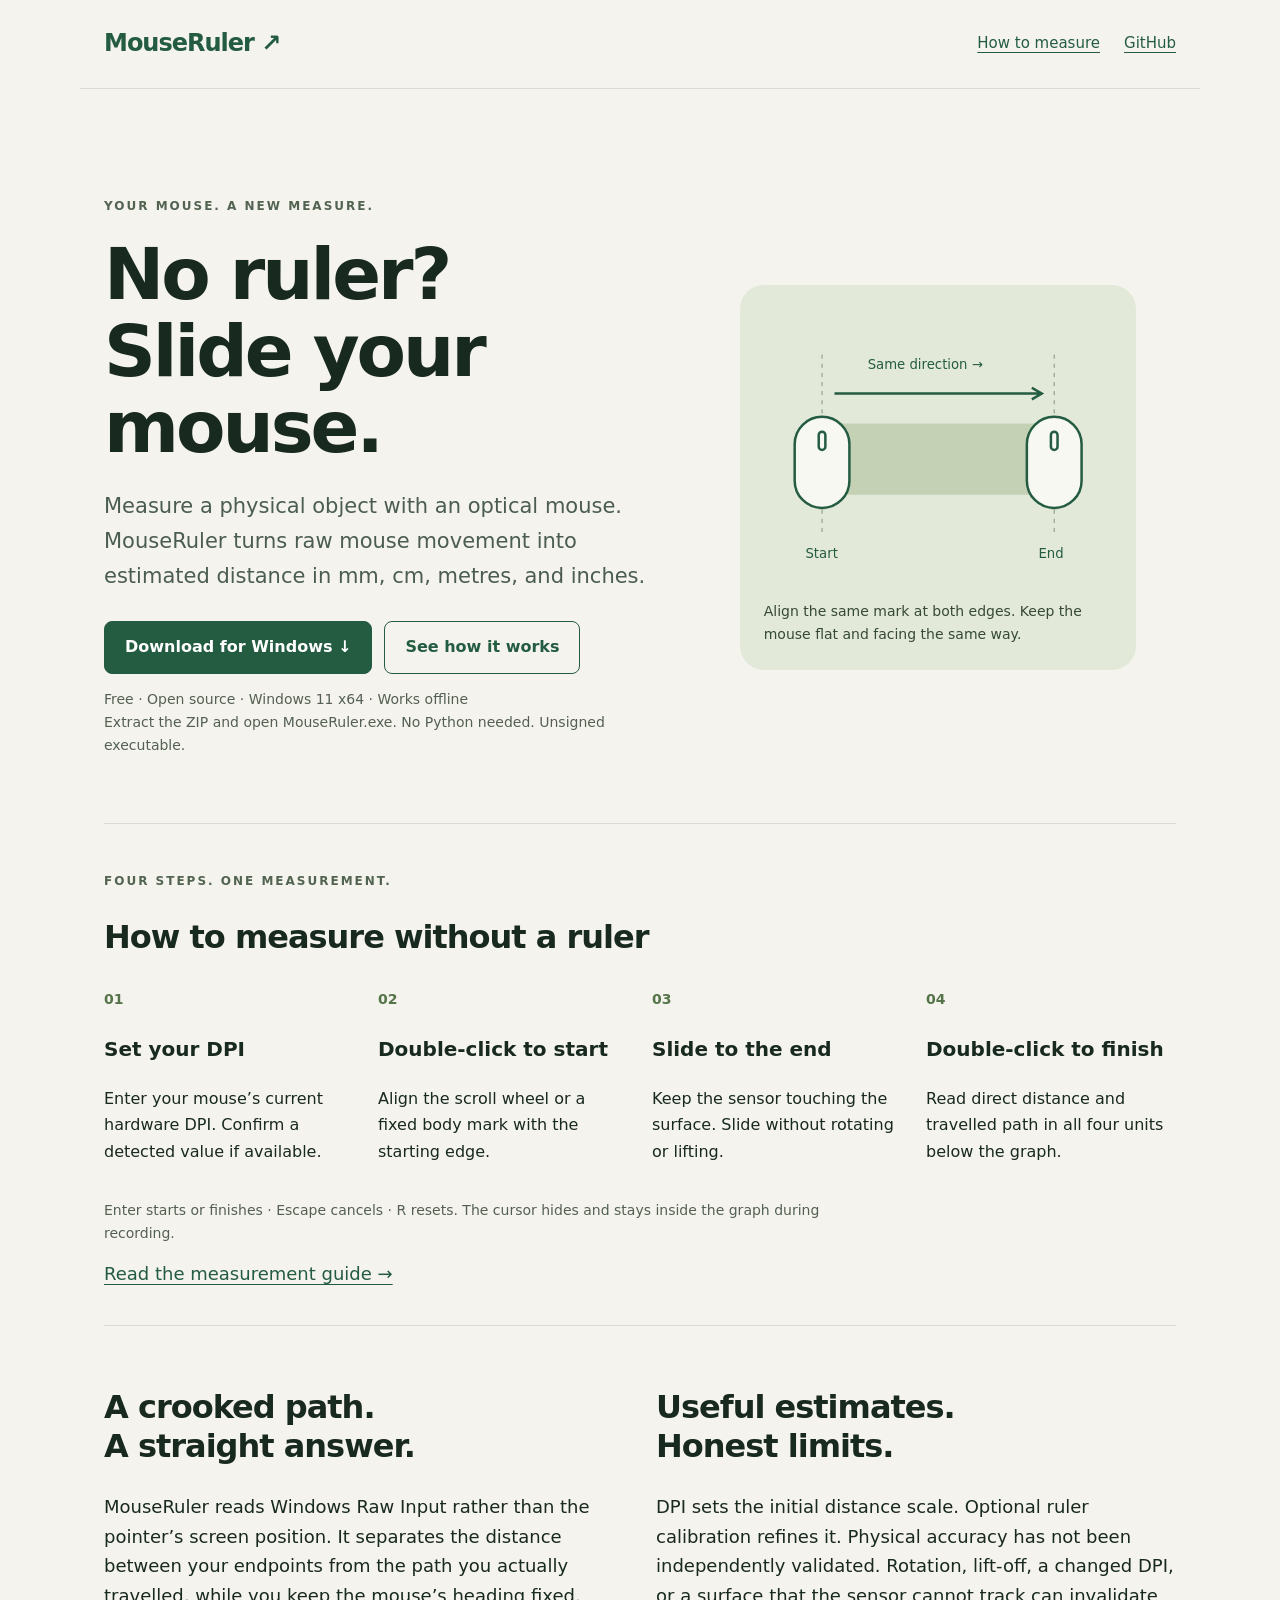
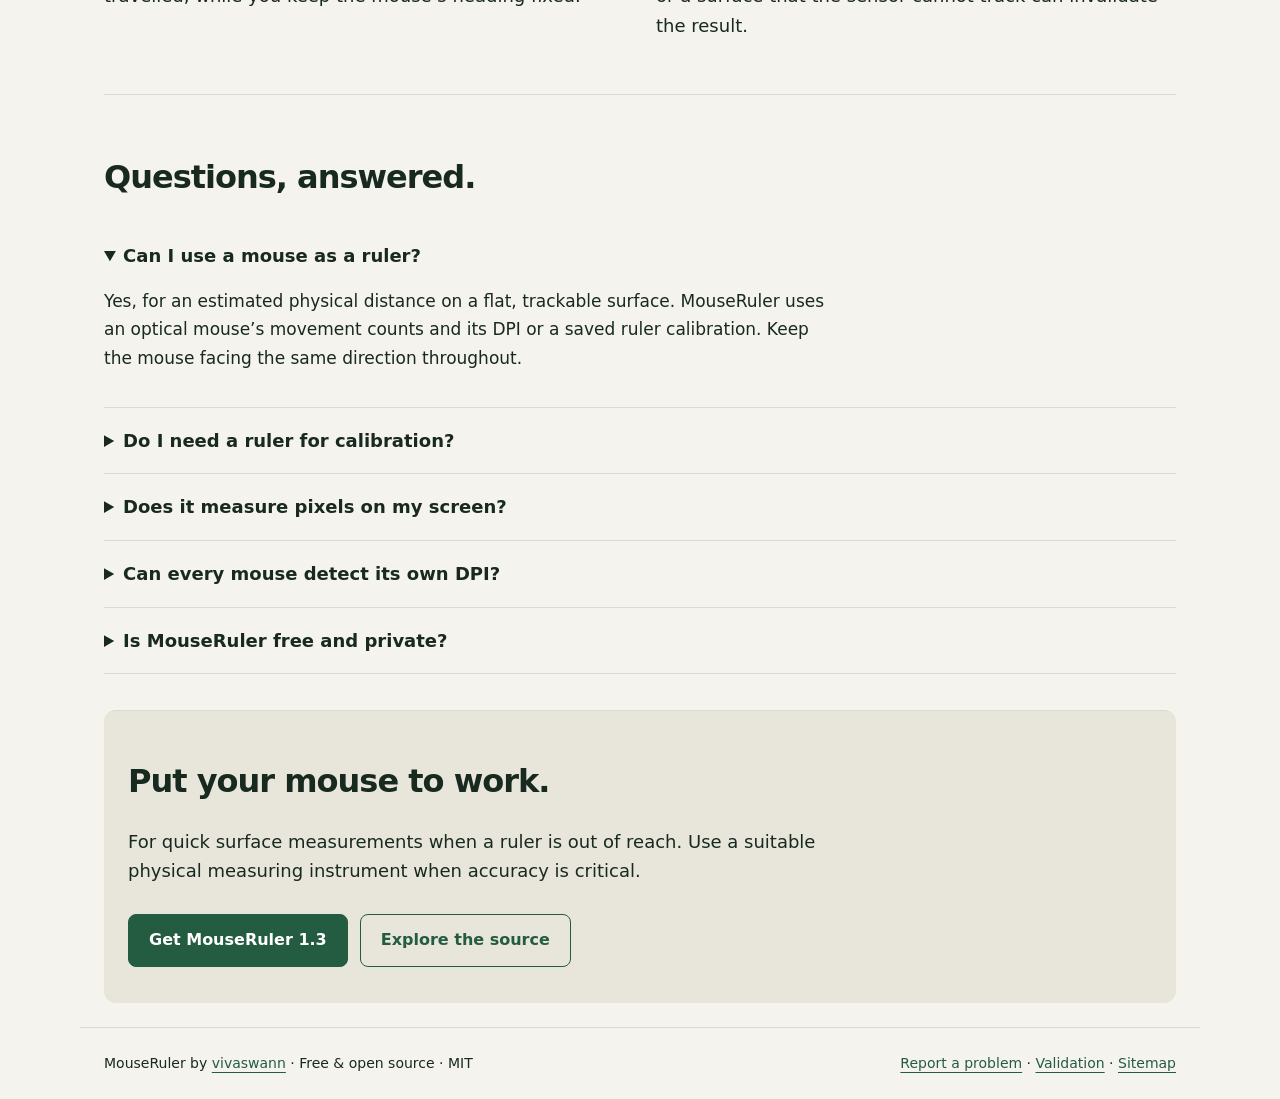
==== docs/index.html @ c520cb86 "Publish searchable MouseRuler website and practical measurement guide" ====
<!doctype html>
<html lang="en"><head><meta charset="utf-8"><meta name="viewport" content="width=device-width, initial-scale=1">
<title>MouseRuler — Measure Without a Ruler Using Your Mouse</title><meta name="description" content="No ruler? Use your optical mouse to estimate physical distance in cm, inches, mm and metres. Free open-source Windows app with optional ruler calibration.">
<meta name="robots" content="index,follow,max-image-preview:large"><link rel="canonical" href="https://vivaswann.github.io/MouseRuler/">
<meta name="theme-color" content="#245c42"><meta property="og:type" content="website"><meta property="og:site_name" content="MouseRuler">
<meta property="og:title" content="MouseRuler — Measure Without a Ruler Using Your Mouse"><meta property="og:description" content="No ruler? Use your optical mouse to estimate physical distance in cm, inches, mm and metres. Free open-source Windows app with optional ruler calibration."><meta property="og:url" content="https://vivaswann.github.io/MouseRuler/">
<meta property="og:image" content="https://vivaswann.github.io/MouseRuler/guide-1.png"><meta property="og:image:alt" content="Align the same mouse mark at both ends of an object">
<meta name="twitter:card" content="summary_large_image"><meta name="twitter:title" content="MouseRuler — Measure Without a Ruler Using Your Mouse"><meta name="twitter:description" content="No ruler? Use your optical mouse to estimate physical distance in cm, inches, mm and metres. Free open-source Windows app with optional ruler calibration."><meta name="twitter:image" content="https://vivaswann.github.io/MouseRuler/guide-1.png">
<link rel="stylesheet" href="site.css"><script type="application/ld+json">{"@context": "https://schema.org", "@type": "SoftwareApplication", "name": "MouseRuler", "url": "https://vivaswann.github.io/MouseRuler/", "description": "Free open-source Windows app to estimate real-world distance by sliding an optical mouse. Uses Raw Input with mouse DPI or optional ruler calibration.", "operatingSystem": "Windows 11 x64", "applicationCategory": "UtilitiesApplication", "softwareVersion": "1.3.0", "downloadUrl": "https://github.com/vivaswann/MouseRuler/releases/download/v1.3.0/MouseRuler-Windows-1.3.0.zip", "license": "https://github.com/vivaswann/MouseRuler/blob/main/LICENSE", "isAccessibleForFree": true, "offers": {"@type": "Offer", "price": "0", "priceCurrency": "USD"}, "author": {"@type": "Person", "name": "vivaswann", "url": "https://github.com/vivaswann"}, "sameAs": "https://github.com/vivaswann/MouseRuler"}</script></head>
<body><a class="skip" href="#main">Skip to content</a><header><a class="brand" href="https://vivaswann.github.io/MouseRuler/">MouseRuler<span aria-hidden="true"> ↗</span></a><nav aria-label="Main navigation"><a href="how-to-measure-without-a-ruler.html">How to measure</a><a href="https://github.com/vivaswann/MouseRuler">GitHub</a></nav></header>
<main id="main"><div class="hero"><div><p class="eyebrow">Your mouse. A new measure.</p><h1>No ruler?<br>Slide your mouse.</h1><p class="lead">Measure a physical object with an optical mouse. MouseRuler turns raw mouse movement into estimated distance in mm, cm, metres, and inches.</p><div class="actions"><a class="button primary" href="https://github.com/vivaswann/MouseRuler/releases/download/v1.3.0/MouseRuler-Windows-1.3.0.zip">Download for Windows ↓</a><a class="button" href="#quick-start">See how it works</a></div><p class="small">Free · Open source · Windows 11 x64 · Works offline<br>Extract the ZIP and open MouseRuler.exe. No Python needed. Unsigned executable.</p></div>
<figure class="diagram"><svg viewBox="0 0 420 340" role="img" aria-labelledby="diagram-title"><title id="diagram-title">Slide the mouse from the start edge to the end edge without rotating it</title><rect x="44" y="138" width="332" height="86" rx="8" fill="#c5d1b5"/><path d="M70 55V270M350 55V270" stroke="#73866a" stroke-dasharray="5 6"/><path d="M85 102H335m-12-7 12 7-12 7" stroke="#245c42" stroke-width="3" fill="none"/><g fill="#f7f8f1" stroke="#245c42" stroke-width="3"><rect x="37" y="130" width="66" height="110" rx="33"/><rect x="317" y="130" width="66" height="110" rx="33"/><rect x="66" y="148" width="8" height="22" rx="4"/><rect x="346" y="148" width="8" height="22" rx="4"/></g><g fill="#245c42" font-family="system-ui,sans-serif" font-size="16"><text x="50" y="300">Start</text><text x="331" y="300">End</text><text x="125" y="72">Same direction →</text></g></svg><figcaption>Align the same mark at both edges. Keep the mouse flat and facing the same way.</figcaption></figure></div>
<section id="quick-start"><p class="eyebrow">Four steps. One measurement.</p><h2>How to measure without a ruler</h2><ol class="steps"><li><h3>Set your DPI</h3><p>Enter your mouse’s current hardware DPI. Confirm a detected value if available.</p></li><li><h3>Double-click to start</h3><p>Align the scroll wheel or a fixed body mark with the starting edge.</p></li><li><h3>Slide to the end</h3><p>Keep the sensor touching the surface. Slide without rotating or lifting.</p></li><li><h3>Double-click to finish</h3><p>Read direct distance and travelled path in all four units below the graph.</p></li></ol><p class="small">Enter starts or finishes · Escape cancels · R resets. The cursor hides and stays inside the graph during recording.</p><a href="how-to-measure-without-a-ruler.html">Read the measurement guide →</a></section>
<section class="grid"><div><h2>A crooked path.<br>A straight answer.</h2><p>MouseRuler reads Windows Raw Input rather than the pointer’s screen position. It separates the distance between your endpoints from the path you actually travelled, while you keep the mouse’s heading fixed.</p></div><div><h2>Useful estimates.<br>Honest limits.</h2><p>DPI sets the initial distance scale. Optional ruler calibration refines it. Physical accuracy has not been independently validated. Rotation, lift-off, a changed DPI, or a surface that the sensor cannot track can invalidate the result.</p></div></section>
<section><h2>Questions, answered.</h2><details open><summary>Can I use a mouse as a ruler?</summary><p>Yes, for an estimated physical distance on a flat, trackable surface. MouseRuler uses an optical mouse’s movement counts and its DPI or a saved ruler calibration. Keep the mouse facing the same direction throughout.</p></details><details><summary>Do I need a ruler for calibration?</summary><p>No ruler is needed for a DPI-based estimate if you know your current mouse DPI. Optional calibration requires a known reference distance and can refine the scale.</p></details><details><summary>Does it measure pixels on my screen?</summary><p>MouseRuler measures the physical displacement of your mouse on a surface. An on-screen ruler measures display distances and serves a different purpose.</p></details><details><summary>Can every mouse detect its own DPI?</summary><p>No. The app attempts to read compatible HID resolution metadata, but many mice require manual entry. A reported value must be checked against the DPI stage currently selected on the mouse.</p></details><details><summary>Is MouseRuler free and private?</summary><p>Yes. It is MIT-licensed, runs locally, and has no telemetry. The Windows executable is unsigned. Review the source and release checksums on GitHub.</p></details></section>
<section class="note"><h2>Put your mouse to work.</h2><p>For quick surface measurements when a ruler is out of reach. Use a suitable physical measuring instrument when accuracy is critical.</p><div class="actions"><a class="button primary" href="https://github.com/vivaswann/MouseRuler/releases/download/v1.3.0/MouseRuler-Windows-1.3.0.zip">Get MouseRuler 1.3</a><a class="button" href="https://github.com/vivaswann/MouseRuler">Explore the source</a></div></section></main><footer><span>MouseRuler by <a href="https://github.com/vivaswann">vivaswann</a> · Free &amp; open source · MIT</span><span><a href="https://github.com/vivaswann/MouseRuler/issues">Report a problem</a> · <a href="https://github.com/vivaswann/MouseRuler/blob/main/docs/VALIDATION.md">Validation</a> · <a href="sitemap.xml">Sitemap</a></span></footer></body></html>
---- docs/site.css ----
*{box-sizing:border-box}html{scroll-behavior:smooth}body{margin:0;background:#f5f3ed;color:#182920;font:18px/1.65 system-ui,sans-serif}a{color:#245c42;text-underline-offset:4px}a:focus-visible,summary:focus-visible{outline:3px solid #af6720;outline-offset:5px}header,main,footer{max-width:1120px;margin:auto;padding:24px}header{display:flex;align-items:center;justify-content:space-between;gap:24px;border-bottom:1px solid #d8ddd3}.brand{font-size:24px;font-weight:800;text-decoration:none;letter-spacing:-1px}nav{display:flex;gap:24px;font-size:15px}.hero{padding:72px 0 52px;display:grid;grid-template-columns:1.15fr 1fr;gap:48px;align-items:center}.eyebrow{text-transform:uppercase;letter-spacing:2px;font-size:12px;font-weight:750;color:#526451}h1{font-size:clamp(42px,6vw,72px);line-height:1.06;letter-spacing:-3px;margin:20px 0 24px}h2{font-size:32px;line-height:1.2;letter-spacing:-1px}h3{font-size:20px}p{max-width:730px}.lead{font-size:21px;color:#4b5d50}.actions{display:flex;flex-wrap:wrap;gap:12px;margin:28px 0 12px}.button{display:inline-block;border:1px solid #245c42;border-radius:8px;padding:12px 20px;text-decoration:none;font-weight:650;font-size:16px}.primary{background:#245c42;color:white}.small{font-size:14px;color:#536053}.diagram{padding:24px;background:#e2e9d9;border-radius:24px}.diagram svg{width:100%;height:auto}.diagram figcaption{font-size:14px;color:#364936}section{padding:36px 0;border-top:1px solid #d8ddd3}.steps{display:grid;grid-template-columns:repeat(4,1fr);gap:24px;list-style:none;padding:0;counter-reset:step}.steps li{counter-increment:step}.steps li:before{content:'0' counter(step);font:700 14px system-ui;color:#55744a}.steps p{font-size:16px}.grid{display:grid;grid-template-columns:1fr 1fr;gap:32px}.note{background:#e8e6db;border-radius:12px;padding:24px}details{padding:18px 0;border-bottom:1px solid #d8ddd3}summary{cursor:pointer;font-weight:650}details p{font-size:17px}footer{border-top:1px solid #d8ddd3;font-size:14px;display:flex;flex-wrap:wrap;gap:20px;justify-content:space-between}.article{max-width:820px;padding-top:36px}.article h1{font-size:clamp(38px,5vw,60px)}.article li{margin:12px 0}.skip{position:absolute;left:-9999px}.skip:focus{left:16px;top:12px;background:white;padding:12px;z-index:2}@media(max-width:760px){.hero{grid-template-columns:1fr;padding:40px 0;gap:24px}.steps,.grid{grid-template-columns:1fr 1fr}nav{gap:14px}.diagram{margin:0}h1{letter-spacing:-2px}}@media(max-width:450px){.steps,.grid{grid-template-columns:1fr}header,main,footer{padding:20px}nav{font-size:13px;gap:10px}}@media(prefers-reduced-motion:reduce){html{scroll-behavior:auto}}
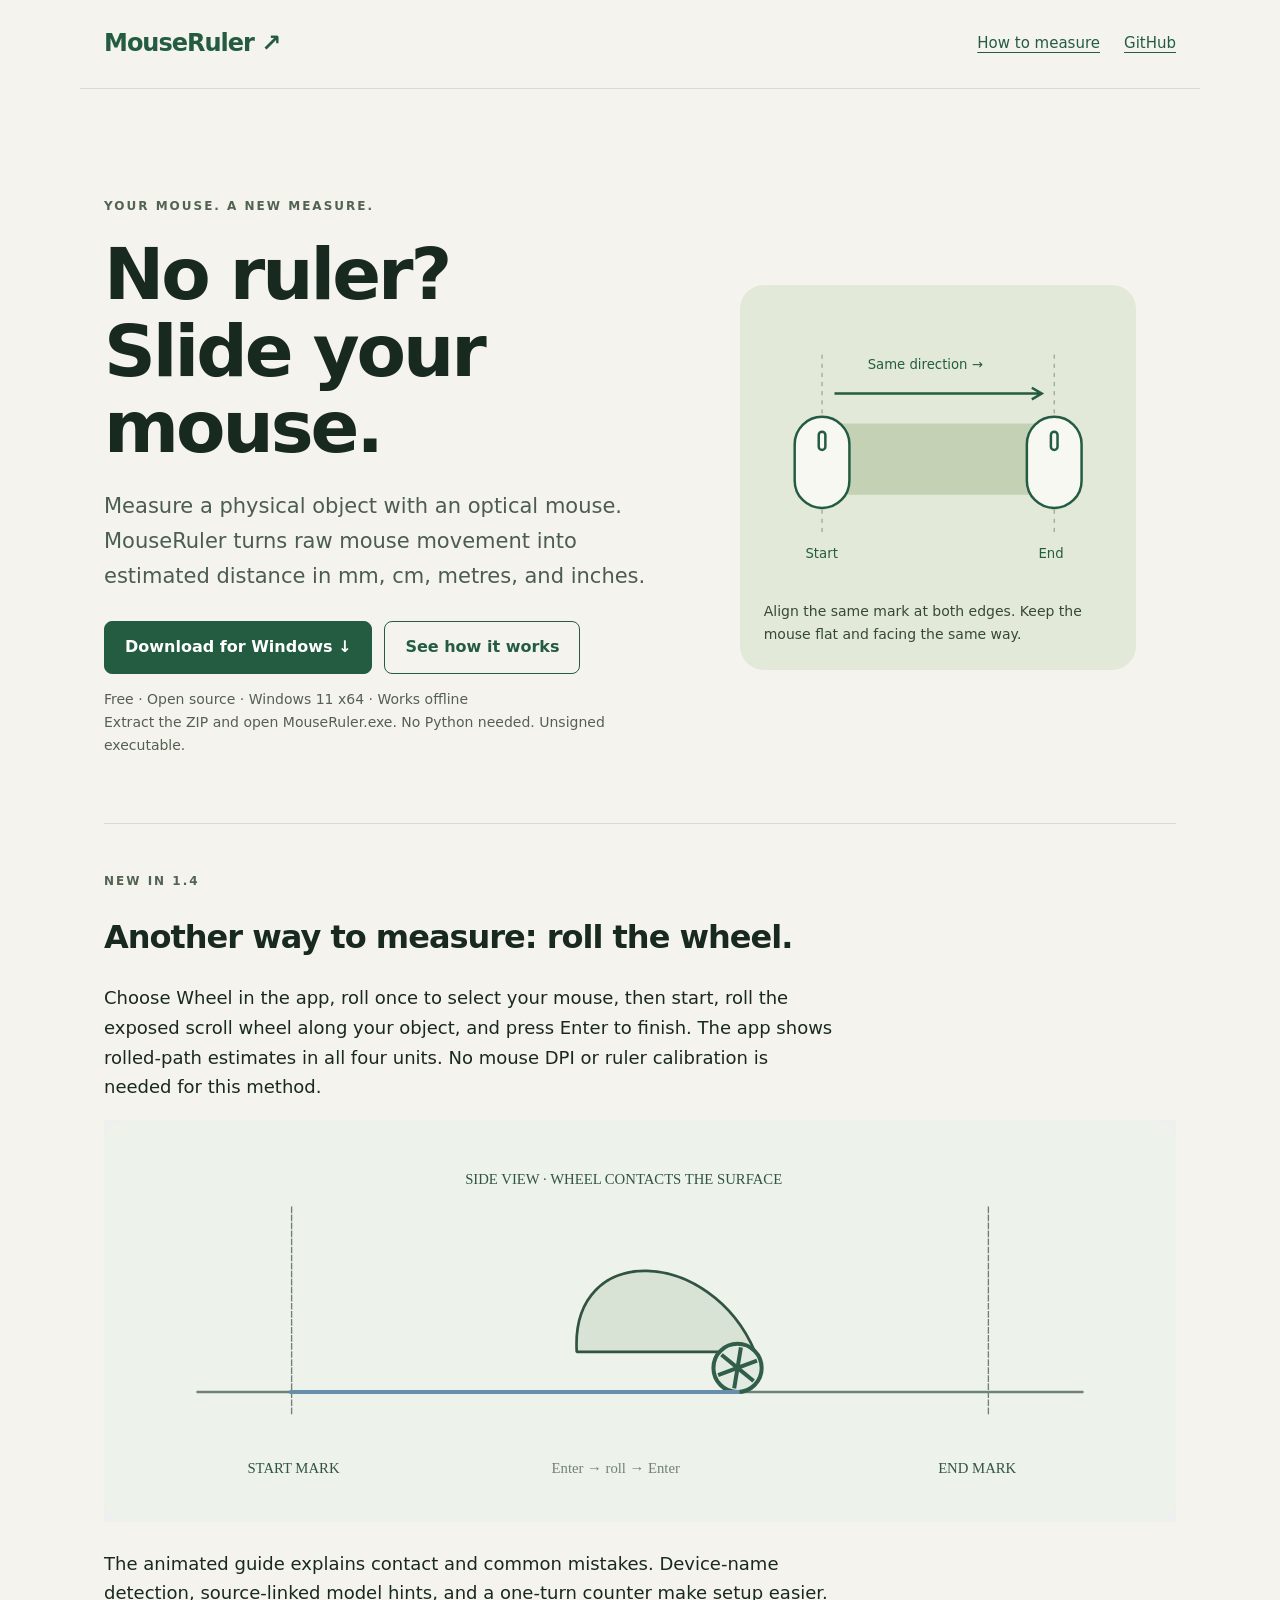
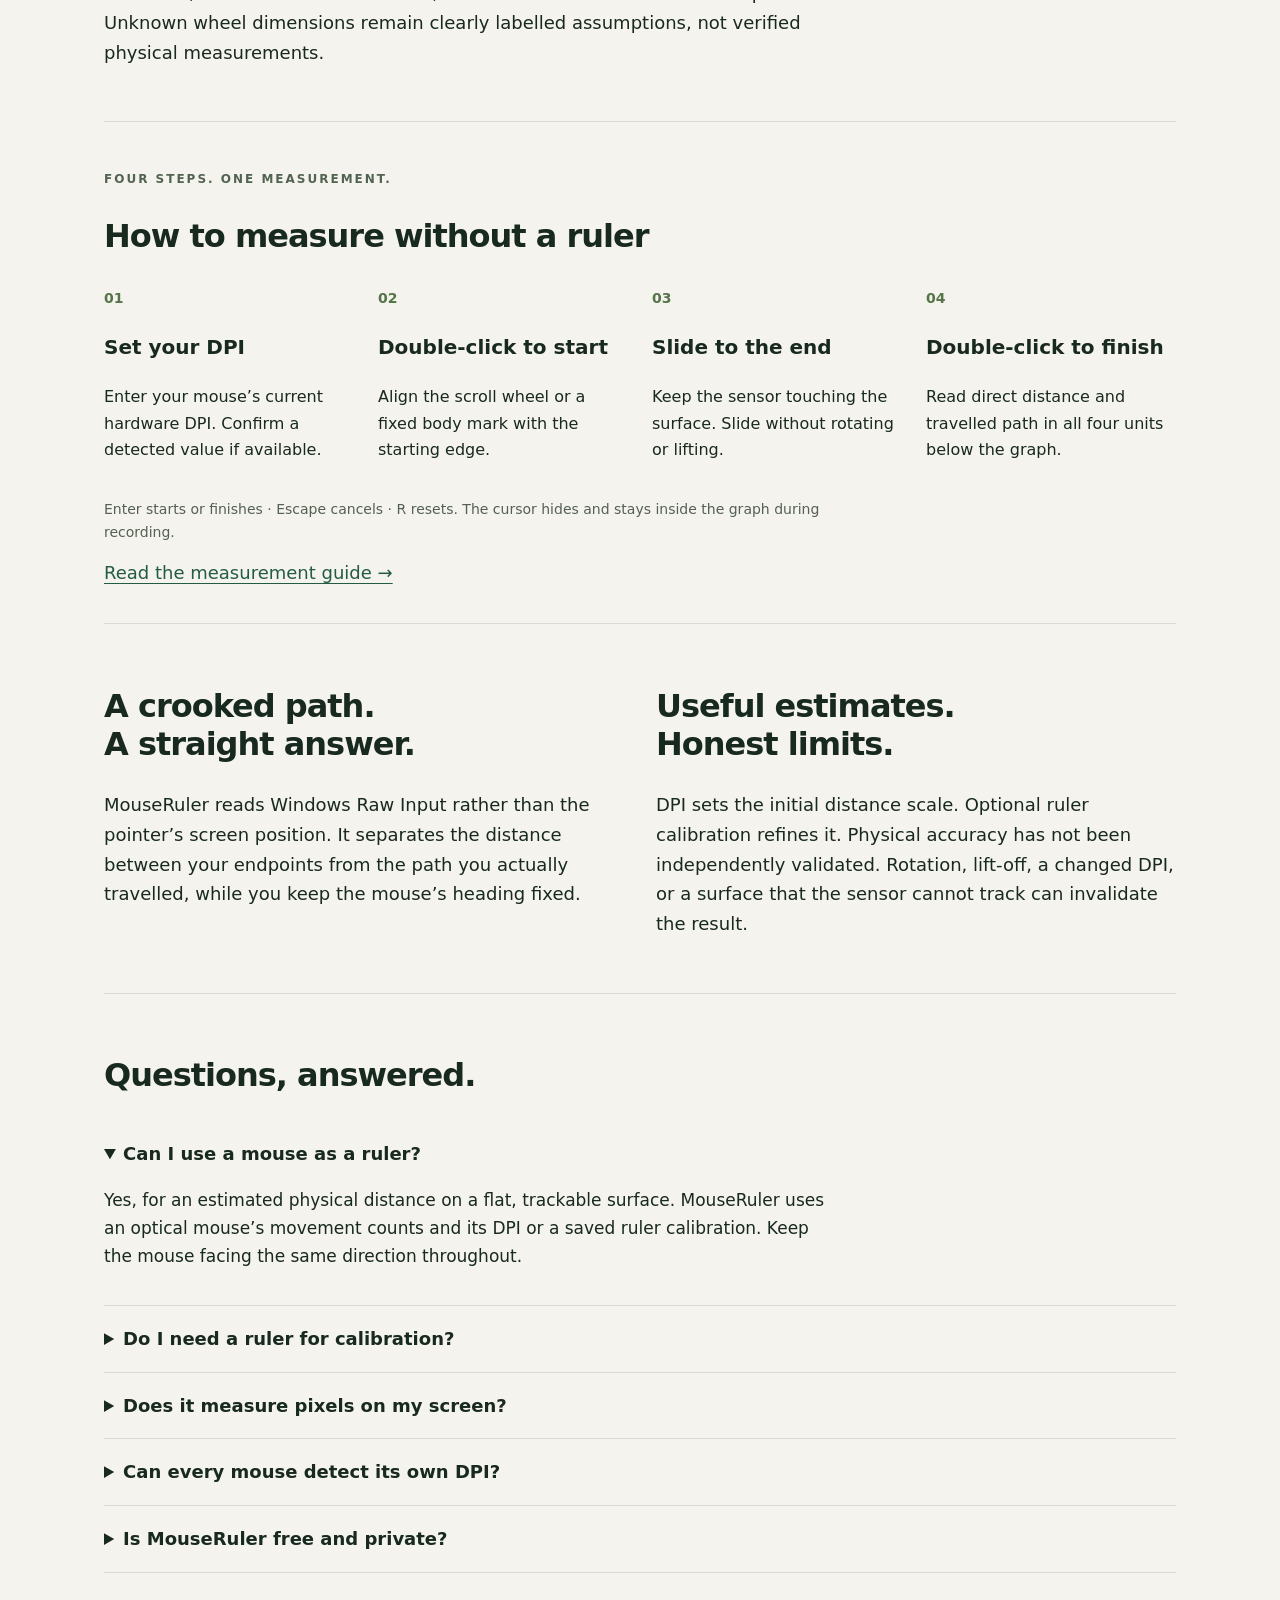
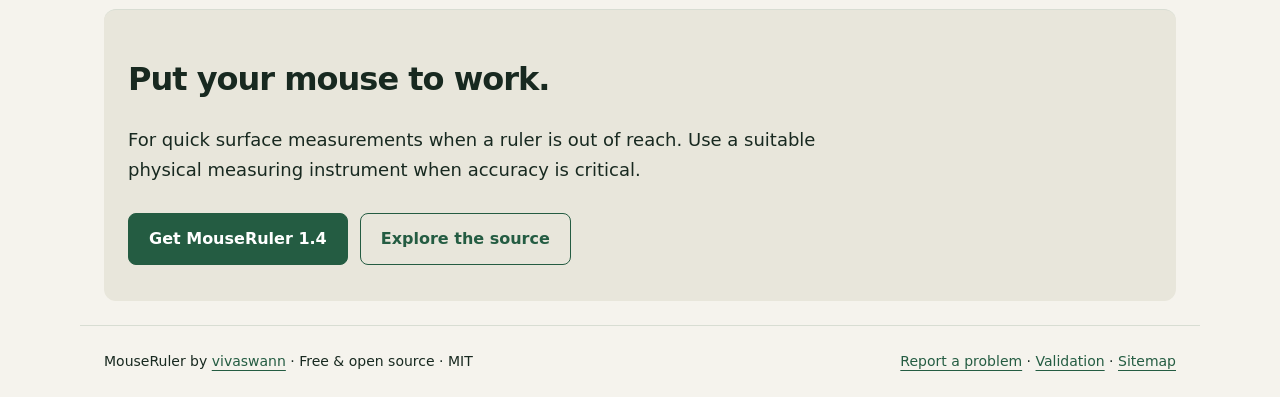
==== commit 09822402: "Release MouseRuler 1.4 with wheel measurement, animated guidance and source-backed setup" ====
--- a/docs/index.html
+++ b/docs/index.html
@@ -6,11 +6,11 @@
 <meta property="og:title" content="MouseRuler — Measure Without a Ruler Using Your Mouse"><meta property="og:description" content="No ruler? Use your optical mouse to estimate physical distance in cm, inches, mm and metres. Free open-source Windows app with optional ruler calibration."><meta property="og:url" content="https://vivaswann.github.io/MouseRuler/">
 <meta property="og:image" content="https://vivaswann.github.io/MouseRuler/guide-1.png"><meta property="og:image:alt" content="Align the same mouse mark at both ends of an object">
 <meta name="twitter:card" content="summary_large_image"><meta name="twitter:title" content="MouseRuler — Measure Without a Ruler Using Your Mouse"><meta name="twitter:description" content="No ruler? Use your optical mouse to estimate physical distance in cm, inches, mm and metres. Free open-source Windows app with optional ruler calibration."><meta name="twitter:image" content="https://vivaswann.github.io/MouseRuler/guide-1.png">
-<link rel="stylesheet" href="site.css"><script type="application/ld+json">{"@context": "https://schema.org", "@type": "SoftwareApplication", "name": "MouseRuler", "url": "https://vivaswann.github.io/MouseRuler/", "description": "Free open-source Windows app to estimate real-world distance by sliding an optical mouse. Uses Raw Input with mouse DPI or optional ruler calibration.", "operatingSystem": "Windows 11 x64", "applicationCategory": "UtilitiesApplication", "softwareVersion": "1.3.0", "downloadUrl": "https://github.com/vivaswann/MouseRuler/releases/download/v1.3.0/MouseRuler-Windows-1.3.0.zip", "license": "https://github.com/vivaswann/MouseRuler/blob/main/LICENSE", "isAccessibleForFree": true, "offers": {"@type": "Offer", "price": "0", "priceCurrency": "USD"}, "author": {"@type": "Person", "name": "vivaswann", "url": "https://github.com/vivaswann"}, "sameAs": "https://github.com/vivaswann/MouseRuler"}</script></head>
+<link rel="stylesheet" href="site.css"><script type="application/ld+json">{"@context": "https://schema.org", "@type": "SoftwareApplication", "name": "MouseRuler", "url": "https://vivaswann.github.io/MouseRuler/", "description": "Free open-source Windows app to estimate real-world distance by sliding an optical mouse. Uses Raw Input with mouse DPI or optional ruler calibration.", "operatingSystem": "Windows 11 x64", "applicationCategory": "UtilitiesApplication", "softwareVersion": "1.4.0", "downloadUrl": "https://github.com/vivaswann/MouseRuler/releases/download/v1.4.0/MouseRuler-Windows-1.4.0.zip", "license": "https://github.com/vivaswann/MouseRuler/blob/main/LICENSE", "isAccessibleForFree": true, "offers": {"@type": "Offer", "price": "0", "priceCurrency": "USD"}, "author": {"@type": "Person", "name": "vivaswann", "url": "https://github.com/vivaswann"}, "sameAs": "https://github.com/vivaswann/MouseRuler"}</script></head>
 <body><a class="skip" href="#main">Skip to content</a><header><a class="brand" href="https://vivaswann.github.io/MouseRuler/">MouseRuler<span aria-hidden="true"> ↗</span></a><nav aria-label="Main navigation"><a href="how-to-measure-without-a-ruler.html">How to measure</a><a href="https://github.com/vivaswann/MouseRuler">GitHub</a></nav></header>
-<main id="main"><div class="hero"><div><p class="eyebrow">Your mouse. A new measure.</p><h1>No ruler?<br>Slide your mouse.</h1><p class="lead">Measure a physical object with an optical mouse. MouseRuler turns raw mouse movement into estimated distance in mm, cm, metres, and inches.</p><div class="actions"><a class="button primary" href="https://github.com/vivaswann/MouseRuler/releases/download/v1.3.0/MouseRuler-Windows-1.3.0.zip">Download for Windows ↓</a><a class="button" href="#quick-start">See how it works</a></div><p class="small">Free · Open source · Windows 11 x64 · Works offline<br>Extract the ZIP and open MouseRuler.exe. No Python needed. Unsigned executable.</p></div>
+<main id="main"><div class="hero"><div><p class="eyebrow">Your mouse. A new measure.</p><h1>No ruler?<br>Slide your mouse.</h1><p class="lead">Measure a physical object with an optical mouse. MouseRuler turns raw mouse movement into estimated distance in mm, cm, metres, and inches.</p><div class="actions"><a class="button primary" href="https://github.com/vivaswann/MouseRuler/releases/download/v1.4.0/MouseRuler-Windows-1.4.0.zip">Download for Windows ↓</a><a class="button" href="#quick-start">See how it works</a></div><p class="small">Free · Open source · Windows 11 x64 · Works offline<br>Extract the ZIP and open MouseRuler.exe. No Python needed. Unsigned executable.</p></div>
 <figure class="diagram"><svg viewBox="0 0 420 340" role="img" aria-labelledby="diagram-title"><title id="diagram-title">Slide the mouse from the start edge to the end edge without rotating it</title><rect x="44" y="138" width="332" height="86" rx="8" fill="#c5d1b5"/><path d="M70 55V270M350 55V270" stroke="#73866a" stroke-dasharray="5 6"/><path d="M85 102H335m-12-7 12 7-12 7" stroke="#245c42" stroke-width="3" fill="none"/><g fill="#f7f8f1" stroke="#245c42" stroke-width="3"><rect x="37" y="130" width="66" height="110" rx="33"/><rect x="317" y="130" width="66" height="110" rx="33"/><rect x="66" y="148" width="8" height="22" rx="4"/><rect x="346" y="148" width="8" height="22" rx="4"/></g><g fill="#245c42" font-family="system-ui,sans-serif" font-size="16"><text x="50" y="300">Start</text><text x="331" y="300">End</text><text x="125" y="72">Same direction →</text></g></svg><figcaption>Align the same mark at both edges. Keep the mouse flat and facing the same way.</figcaption></figure></div>
-<section id="quick-start"><p class="eyebrow">Four steps. One measurement.</p><h2>How to measure without a ruler</h2><ol class="steps"><li><h3>Set your DPI</h3><p>Enter your mouse’s current hardware DPI. Confirm a detected value if available.</p></li><li><h3>Double-click to start</h3><p>Align the scroll wheel or a fixed body mark with the starting edge.</p></li><li><h3>Slide to the end</h3><p>Keep the sensor touching the surface. Slide without rotating or lifting.</p></li><li><h3>Double-click to finish</h3><p>Read direct distance and travelled path in all four units below the graph.</p></li></ol><p class="small">Enter starts or finishes · Escape cancels · R resets. The cursor hides and stays inside the graph during recording.</p><a href="how-to-measure-without-a-ruler.html">Read the measurement guide →</a></section>
+<section><p class="eyebrow">New in 1.4</p><h2>Another way to measure: roll the wheel.</h2><p>Choose Wheel in the app, roll once to select your mouse, then start, roll the exposed scroll wheel along your object, and press Enter to finish. The app shows rolled-path estimates in all four units. No mouse DPI or ruler calibration is needed for this method.</p><img src="wheel-guide.svg" alt="Side view of the exposed scroll wheel rolling in contact with a surface" style="width:100%;height:auto"><p>The animated guide explains contact and common mistakes. Device-name detection, source-linked model hints, and a one-turn counter make setup easier. Unknown wheel dimensions remain clearly labelled assumptions, not verified physical measurements.</p></section><section id="quick-start"><p class="eyebrow">Four steps. One measurement.</p><h2>How to measure without a ruler</h2><ol class="steps"><li><h3>Set your DPI</h3><p>Enter your mouse’s current hardware DPI. Confirm a detected value if available.</p></li><li><h3>Double-click to start</h3><p>Align the scroll wheel or a fixed body mark with the starting edge.</p></li><li><h3>Slide to the end</h3><p>Keep the sensor touching the surface. Slide without rotating or lifting.</p></li><li><h3>Double-click to finish</h3><p>Read direct distance and travelled path in all four units below the graph.</p></li></ol><p class="small">Enter starts or finishes · Escape cancels · R resets. The cursor hides and stays inside the graph during recording.</p><a href="how-to-measure-without-a-ruler.html">Read the measurement guide →</a></section>
 <section class="grid"><div><h2>A crooked path.<br>A straight answer.</h2><p>MouseRuler reads Windows Raw Input rather than the pointer’s screen position. It separates the distance between your endpoints from the path you actually travelled, while you keep the mouse’s heading fixed.</p></div><div><h2>Useful estimates.<br>Honest limits.</h2><p>DPI sets the initial distance scale. Optional ruler calibration refines it. Physical accuracy has not been independently validated. Rotation, lift-off, a changed DPI, or a surface that the sensor cannot track can invalidate the result.</p></div></section>
 <section><h2>Questions, answered.</h2><details open><summary>Can I use a mouse as a ruler?</summary><p>Yes, for an estimated physical distance on a flat, trackable surface. MouseRuler uses an optical mouse’s movement counts and its DPI or a saved ruler calibration. Keep the mouse facing the same direction throughout.</p></details><details><summary>Do I need a ruler for calibration?</summary><p>No ruler is needed for a DPI-based estimate if you know your current mouse DPI. Optional calibration requires a known reference distance and can refine the scale.</p></details><details><summary>Does it measure pixels on my screen?</summary><p>MouseRuler measures the physical displacement of your mouse on a surface. An on-screen ruler measures display distances and serves a different purpose.</p></details><details><summary>Can every mouse detect its own DPI?</summary><p>No. The app attempts to read compatible HID resolution metadata, but many mice require manual entry. A reported value must be checked against the DPI stage currently selected on the mouse.</p></details><details><summary>Is MouseRuler free and private?</summary><p>Yes. It is MIT-licensed, runs locally, and has no telemetry. The Windows executable is unsigned. Review the source and release checksums on GitHub.</p></details></section>
-<section class="note"><h2>Put your mouse to work.</h2><p>For quick surface measurements when a ruler is out of reach. Use a suitable physical measuring instrument when accuracy is critical.</p><div class="actions"><a class="button primary" href="https://github.com/vivaswann/MouseRuler/releases/download/v1.3.0/MouseRuler-Windows-1.3.0.zip">Get MouseRuler 1.3</a><a class="button" href="https://github.com/vivaswann/MouseRuler">Explore the source</a></div></section></main><footer><span>MouseRuler by <a href="https://github.com/vivaswann">vivaswann</a> · Free &amp; open source · MIT</span><span><a href="https://github.com/vivaswann/MouseRuler/issues">Report a problem</a> · <a href="https://github.com/vivaswann/MouseRuler/blob/main/docs/VALIDATION.md">Validation</a> · <a href="sitemap.xml">Sitemap</a></span></footer></body></html>+<section class="note"><h2>Put your mouse to work.</h2><p>For quick surface measurements when a ruler is out of reach. Use a suitable physical measuring instrument when accuracy is critical.</p><div class="actions"><a class="button primary" href="https://github.com/vivaswann/MouseRuler/releases/download/v1.4.0/MouseRuler-Windows-1.4.0.zip">Get MouseRuler 1.4</a><a class="button" href="https://github.com/vivaswann/MouseRuler">Explore the source</a></div></section></main><footer><span>MouseRuler by <a href="https://github.com/vivaswann">vivaswann</a> · Free &amp; open source · MIT</span><span><a href="https://github.com/vivaswann/MouseRuler/issues">Report a problem</a> · <a href="https://github.com/vivaswann/MouseRuler/blob/main/docs/VALIDATION.md">Validation</a> · <a href="sitemap.xml">Sitemap</a></span></footer></body></html>
